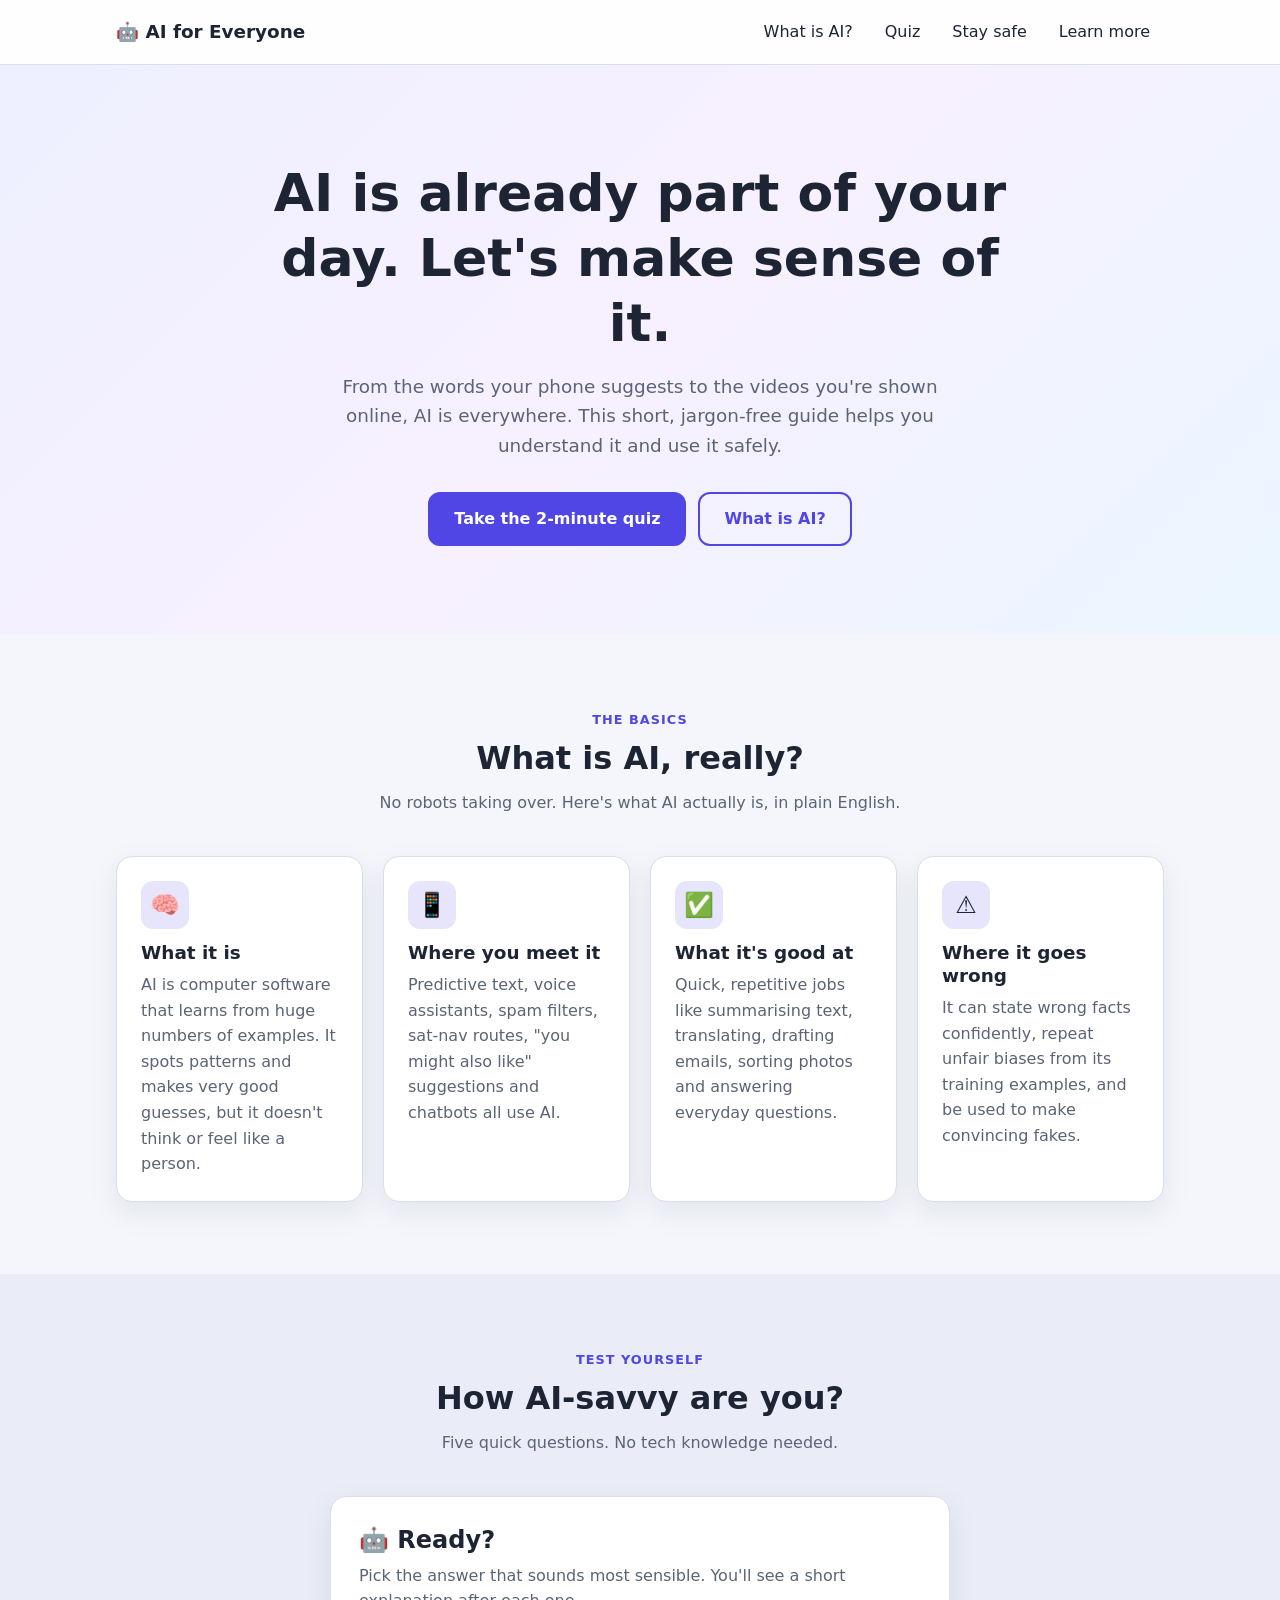
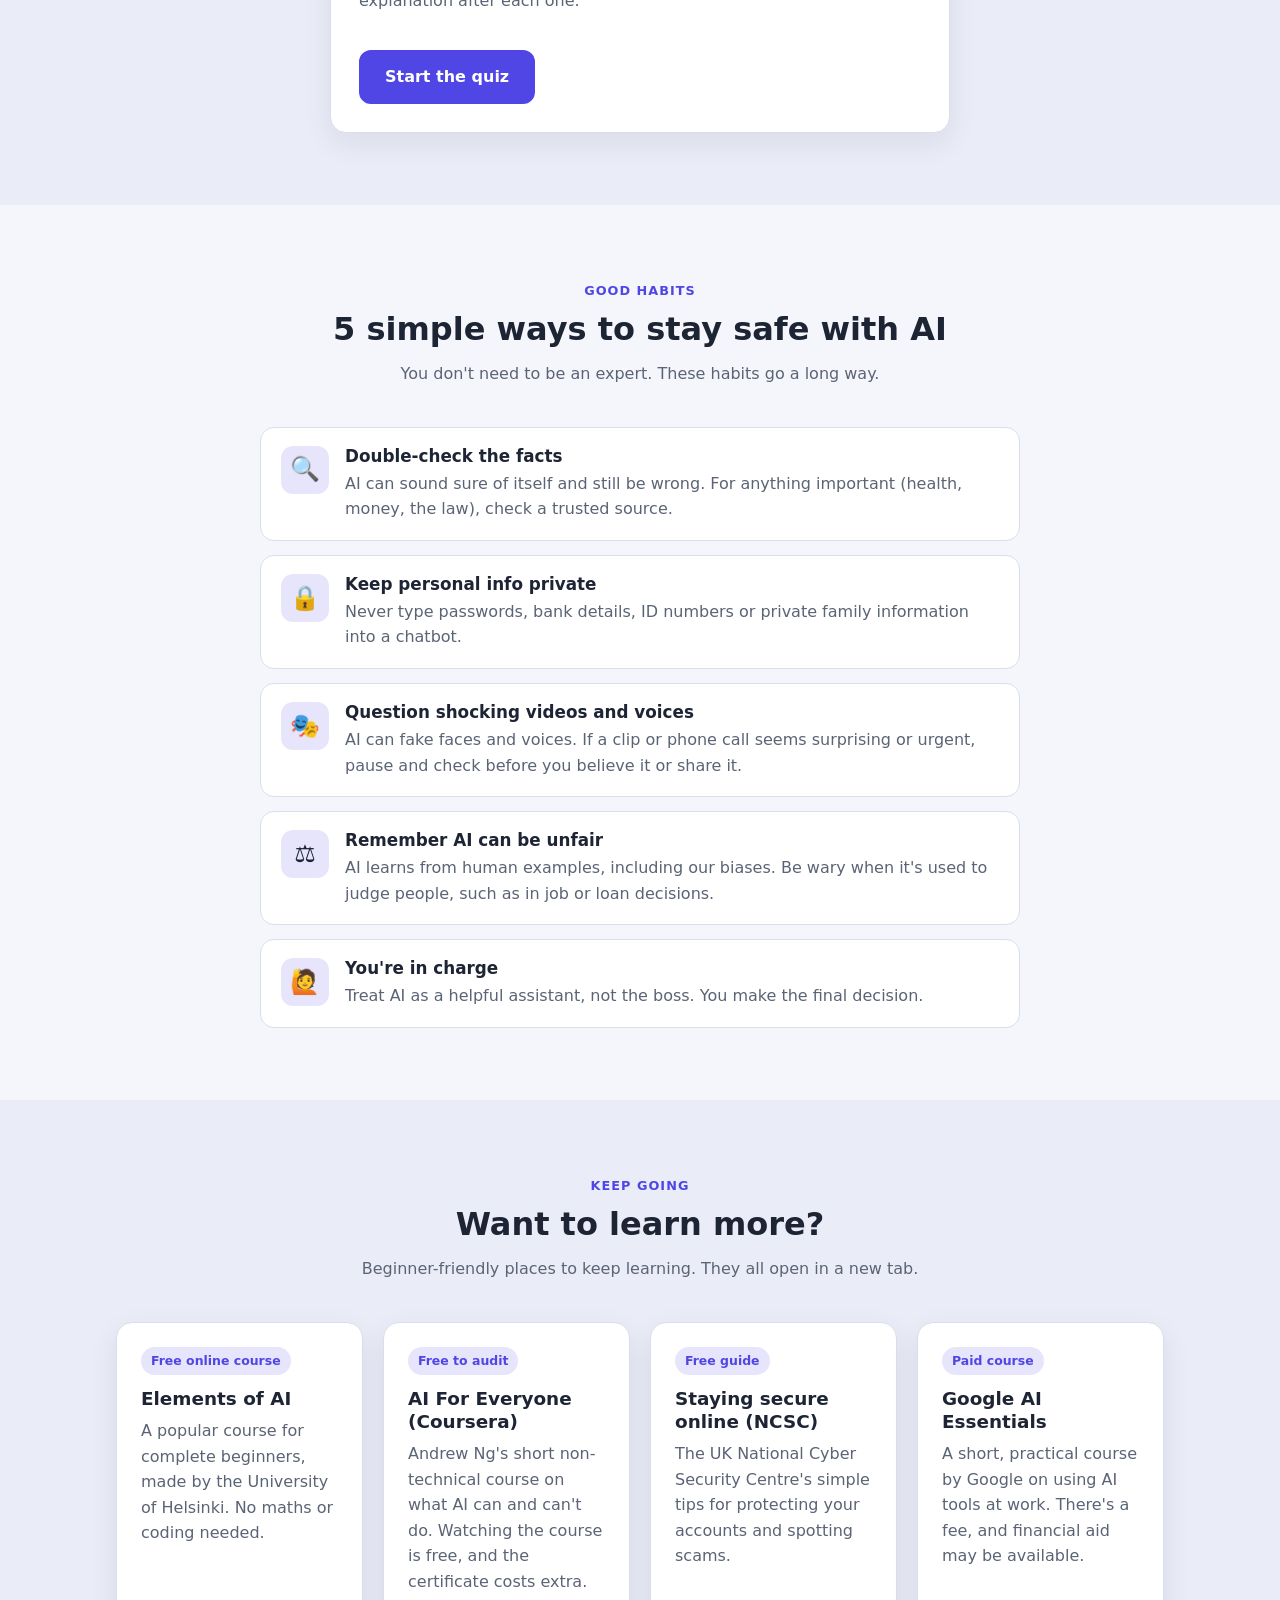
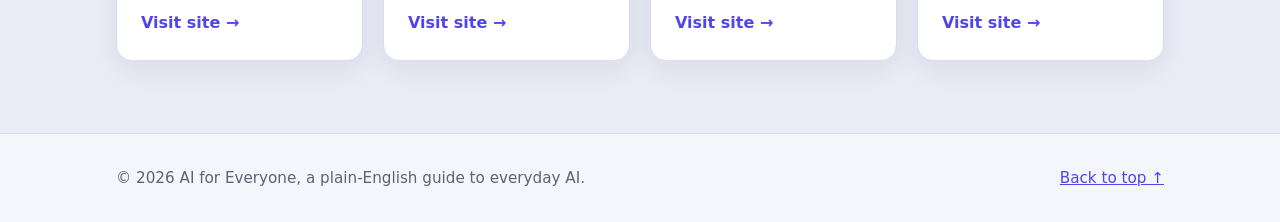
==== index.html @ 44c60cb2 "Add AI for Everyone one-page site with AI literacy quiz One-page site (hero, What is AI?, quiz, stay" ====
<!DOCTYPE html>
<html lang="en">
<head>
  <meta charset="UTF-8">
  <meta name="viewport" content="width=device-width, initial-scale=1.0">
  <title>AI for Everyone</title>
  <meta name="description" content="A friendly, jargon-free guide to the AI you meet every day, with a 2-minute quiz and simple tips for staying safe.">
  <meta property="og:title" content="AI for Everyone">
  <meta property="og:description" content="Understand everyday AI in plain English. Take the 2-minute quiz and learn how to stay safe.">
  <meta property="og:type" content="website">
  <link rel="icon" href="data:image/svg+xml,<svg xmlns='http://www.w3.org/2000/svg' viewBox='0 0 100 100'><text y='.9em' font-size='90'>🤖</text></svg>">
  <link rel="stylesheet" href="styles.css">
</head>
<body>
  <a class="skip-link" href="#main">Skip to content</a>

  <!-- ================= Header ================= -->
  <header class="site-header">
    <div class="container header-inner">
      <a class="logo" href="#top">🤖 AI for Everyone</a>
      <nav aria-label="Main">
        <button class="menu-toggle" id="menu-toggle" aria-expanded="false" aria-controls="nav-links" aria-label="Open menu">☰</button>
        <ul class="nav-links" id="nav-links">
          <li><a href="#what-is-ai">What is AI?</a></li>
          <li><a href="#quiz">Quiz</a></li>
          <li><a href="#stay-safe">Stay safe</a></li>
          <li><a href="#learn-more">Learn more</a></li>
        </ul>
      </nav>
    </div>
  </header>

  <main id="main">

    <!-- ================= Hero ================= -->
    <section class="hero" id="top">
      <div class="container">
        <h1>AI is already part of your day. Let's make sense of it.</h1>
        <p>From the words your phone suggests to the videos you're shown online, AI is everywhere. This short, jargon-free guide helps you understand it and use it safely.</p>
        <div class="hero-actions">
          <a class="btn" href="#quiz">Take the 2-minute quiz</a>
          <a class="btn btn-outline" href="#what-is-ai">What is AI?</a>
        </div>
      </div>
    </section>

    <!-- ================= What is AI? ================= -->
    <section class="section" id="what-is-ai">
      <div class="container">
        <div class="section-head">
          <span class="eyebrow">The basics</span>
          <h2>What is AI, really?</h2>
          <p>No robots taking over. Here's what AI actually is, in plain English.</p>
        </div>
        <div class="grid">
          <article class="info-card">
            <span class="icon" aria-hidden="true">🧠</span>
            <h3>What it is</h3>
            <p>AI is computer software that learns from huge numbers of examples. It spots patterns and makes very good guesses, but it doesn't think or feel like a person.</p>
          </article>
          <article class="info-card">
            <span class="icon" aria-hidden="true">📱</span>
            <h3>Where you meet it</h3>
            <p>Predictive text, voice assistants, spam filters, sat-nav routes, "you might also like" suggestions and chatbots all use AI.</p>
          </article>
          <article class="info-card">
            <span class="icon" aria-hidden="true">✅</span>
            <h3>What it's good at</h3>
            <p>Quick, repetitive jobs like summarising text, translating, drafting emails, sorting photos and answering everyday questions.</p>
          </article>
          <article class="info-card">
            <span class="icon" aria-hidden="true">⚠️</span>
            <h3>Where it goes wrong</h3>
            <p>It can state wrong facts confidently, repeat unfair biases from its training examples, and be used to make convincing fakes.</p>
          </article>
        </div>
      </div>
    </section>

    <!-- ================= Quiz ================= -->
    <section class="section alt" id="quiz">
      <div class="container">
        <div class="section-head">
          <span class="eyebrow">Test yourself</span>
          <h2>How AI-savvy are you?</h2>
          <p>Five quick questions. No tech knowledge needed.</p>
        </div>

        <div class="quiz-card">
          <!-- 1. Start screen -->
          <div id="start-screen">
            <h3>🤖 Ready?</h3>
            <p>Pick the answer that sounds most sensible. You'll see a short explanation after each one.</p>
            <button class="btn" id="start-btn">Start the quiz</button>
          </div>

          <!-- 2. Question screen -->
          <div id="quiz-screen" class="hidden">
            <div class="progress-label" id="progress-label">Question 1 of 5</div>
            <div class="progress-track"><div class="progress-fill" id="progress-fill"></div></div>

            <h2 id="question-text"></h2>
            <div class="options" id="options"></div>

            <!-- aria-live makes screen readers announce the feedback -->
            <div id="feedback" class="feedback hidden" aria-live="polite"></div>

            <button class="btn hidden" id="next-btn">Next question →</button>
          </div>

          <!-- 3. Results screen -->
          <div id="result-screen" class="hidden">
            <h3>Your result</h3>
            <div class="score" id="score-text"></div>
            <p id="score-message"></p>
            <ul class="review" id="review-list"></ul>
            <button class="btn" id="restart-btn">Try again</button>
          </div>
        </div>
      </div>
    </section>

    <!-- ================= Stay safe ================= -->
    <section class="section" id="stay-safe">
      <div class="container">
        <div class="section-head">
          <span class="eyebrow">Good habits</span>
          <h2>5 simple ways to stay safe with AI</h2>
          <p>You don't need to be an expert. These habits go a long way.</p>
        </div>
        <ul class="tips">
          <li>
            <span class="icon" aria-hidden="true">🔍</span>
            <div>
              <h3>Double-check the facts</h3>
              <p>AI can sound sure of itself and still be wrong. For anything important (health, money, the law), check a trusted source.</p>
            </div>
          </li>
          <li>
            <span class="icon" aria-hidden="true">🔒</span>
            <div>
              <h3>Keep personal info private</h3>
              <p>Never type passwords, bank details, ID numbers or private family information into a chatbot.</p>
            </div>
          </li>
          <li>
            <span class="icon" aria-hidden="true">🎭</span>
            <div>
              <h3>Question shocking videos and voices</h3>
              <p>AI can fake faces and voices. If a clip or phone call seems surprising or urgent, pause and check before you believe it or share it.</p>
            </div>
          </li>
          <li>
            <span class="icon" aria-hidden="true">⚖️</span>
            <div>
              <h3>Remember AI can be unfair</h3>
              <p>AI learns from human examples, including our biases. Be wary when it's used to judge people, such as in job or loan decisions.</p>
            </div>
          </li>
          <li>
            <span class="icon" aria-hidden="true">🙋</span>
            <div>
              <h3>You're in charge</h3>
              <p>Treat AI as a helpful assistant, not the boss. You make the final decision.</p>
            </div>
          </li>
        </ul>
      </div>
    </section>

    <!-- ================= Learn more ================= -->
    <section class="section alt" id="learn-more">
      <div class="container">
        <div class="section-head">
          <span class="eyebrow">Keep going</span>
          <h2>Want to learn more?</h2>
          <p>Beginner-friendly places to keep learning. They all open in a new tab.</p>
        </div>
        <div class="grid">
          <a class="info-card resource" href="https://www.elementsofai.com/" target="_blank" rel="noopener">
            <span class="tag">Free online course</span>
            <h3>Elements of AI</h3>
            <p>A popular course for complete beginners, made by the University of Helsinki. No maths or coding needed.</p>
            <span class="go">Visit site →</span>
          </a>
          <a class="info-card resource" href="https://www.coursera.org/learn/ai-for-everyone" target="_blank" rel="noopener">
            <span class="tag">Free to audit</span>
            <h3>AI For Everyone (Coursera)</h3>
            <p>Andrew Ng's short non-technical course on what AI can and can't do. Watching the course is free, and the certificate costs extra.</p>
            <span class="go">Visit site →</span>
          </a>
          <a class="info-card resource" href="https://www.ncsc.gov.uk/collection/top-tips-for-staying-secure-online" target="_blank" rel="noopener">
            <span class="tag">Free guide</span>
            <h3>Staying secure online (NCSC)</h3>
            <p>The UK National Cyber Security Centre's simple tips for protecting your accounts and spotting scams.</p>
            <span class="go">Visit site →</span>
          </a>
          <a class="info-card resource" href="https://grow.google/ai-essentials/" target="_blank" rel="noopener">
            <span class="tag">Paid course</span>
            <h3>Google AI Essentials</h3>
            <p>A short, practical course by Google on using AI tools at work. There's a fee, and financial aid may be available.</p>
            <span class="go">Visit site →</span>
          </a>
        </div>
      </div>
    </section>

  </main>

  <!-- ================= Footer ================= -->
  <footer class="site-footer">
    <div class="container footer-inner">
      <p>© <span id="year"></span> AI for Everyone, a plain-English guide to everyday AI.</p>
      <a href="#top">Back to top ↑</a>
    </div>
  </footer>

  <script src="script.js"></script>
</body>
</html>
---- styles.css ----
/* =========================================================
   AI for Everyone: site styles
   Colour tokens live in :root; change them to re-theme the site.
   ========================================================= */

:root {
  --bg: #f4f6fb;
  --section-alt: #eaedf7;
  --card: #ffffff;
  --text: #1d2433;
  --muted: #5b6475;
  --border: #d9deea;
  --accent: #4f46e5;
  --accent-soft: #e6e5fc;
  --accent-text: #ffffff;
  --correct: #15803d;
  --correct-bg: #e7f6ec;
  --wrong: #b91c1c;
  --wrong-bg: #fdecec;
  --track: #e5e8f0;
  --shadow: 0 10px 30px rgba(20, 30, 60, 0.08);
  --hero: linear-gradient(135deg, #eef0ff 0%, #f7f0ff 50%, #eaf6ff 100%);
  --header-bg: rgba(255, 255, 255, 0.85);
  --max: 1080px;
  --header-h: 64px;
}

@media (prefers-color-scheme: dark) {
  :root {
    --bg: #0f131c;
    --section-alt: #131926;
    --card: #181e2b;
    --text: #e8ecf4;
    --muted: #a2abbd;
    --border: #2c3446;
    --accent: #818cf8;
    --accent-soft: #23284a;
    --accent-text: #0f131c;
    --correct: #4ade80;
    --correct-bg: #13301f;
    --wrong: #f87171;
    --wrong-bg: #3a1a1a;
    --track: #2c3446;
    --shadow: 0 10px 30px rgba(0, 0, 0, 0.4);
    --hero: linear-gradient(135deg, #161a33 0%, #1c1630 50%, #10202e 100%);
    --header-bg: rgba(15, 19, 28, 0.85);
  }
}

/* ---------- Base ---------- */
* { box-sizing: border-box; }

html { scroll-behavior: smooth; }
@media (prefers-reduced-motion: reduce) {
  html { scroll-behavior: auto; }
  * { transition: none !important; }
}

body {
  margin: 0;
  background: var(--bg);
  color: var(--text);
  font-family: system-ui, -apple-system, "Segoe UI", Roboto, sans-serif;
  line-height: 1.6;
  overflow-x: hidden;
}

h1, h2, h3 { line-height: 1.25; }
p { margin: 0 0 16px; color: var(--muted); }
a { color: var(--accent); }

.container {
  width: 100%;
  max-width: var(--max);
  margin: 0 auto;
  padding: 0 16px;
}

.hidden { display: none !important; }

/* Skip link for keyboard users */
.skip-link {
  position: absolute;
  left: -9999px;
  top: 8px;
  background: var(--accent);
  color: var(--accent-text);
  padding: 8px 14px;
  border-radius: 8px;
  z-index: 100;
}
.skip-link:focus { left: 16px; }

/* Visible focus everywhere */
a:focus-visible,
button:focus-visible {
  outline: 3px solid var(--accent);
  outline-offset: 2px;
}

/* ---------- Header + nav ---------- */
.site-header {
  position: sticky;
  top: 0;
  z-index: 50;
  background: var(--header-bg);
  backdrop-filter: blur(10px);
  -webkit-backdrop-filter: blur(10px);
  border-bottom: 1px solid var(--border);
}

.header-inner {
  display: flex;
  align-items: center;
  justify-content: space-between;
  height: var(--header-h);
}

.logo {
  font-weight: 800;
  font-size: 1.15rem;
  color: var(--text);
  text-decoration: none;
}

.nav-links {
  display: flex;
  gap: 4px;
  list-style: none;
  margin: 0;
  padding: 0;
}
.nav-links a {
  display: block;
  padding: 10px 14px;
  border-radius: 8px;
  color: var(--text);
  text-decoration: none;
  font-weight: 500;
}
.nav-links a:hover { background: var(--accent-soft); }

.menu-toggle {
  display: none;
  font: inherit;
  font-size: 1.4rem;
  background: none;
  border: 1px solid var(--border);
  border-radius: 8px;
  color: var(--text);
  width: 44px;
  height: 44px;
  cursor: pointer;
}

@media (max-width: 720px) {
  .menu-toggle { display: block; }
  .nav-links {
    display: none;
    position: absolute;
    top: var(--header-h);
    left: 0;
    right: 0;
    flex-direction: column;
    padding: 8px 16px 16px;
    background: var(--card);
    border-bottom: 1px solid var(--border);
    box-shadow: var(--shadow);
  }
  .nav-links.open { display: flex; }
  .nav-links a { padding: 14px; }
}

/* ---------- Sections ---------- */
section[id] { scroll-margin-top: var(--header-h); }

.section { padding: 72px 0; }
.section.alt { background: var(--section-alt); }

.section-head {
  max-width: 640px;
  margin: 0 auto 40px;
  text-align: center;
}
.section-head h2 { font-size: 2rem; margin: 0 0 12px; }
.eyebrow {
  display: inline-block;
  font-size: 0.8rem;
  font-weight: 700;
  letter-spacing: 0.08em;
  text-transform: uppercase;
  color: var(--accent);
  margin-bottom: 8px;
}

/* ---------- Hero ---------- */
.hero {
  background: var(--hero);
  padding: 96px 0 88px;
  text-align: center;
}
.hero h1 {
  font-size: clamp(2rem, 5vw, 3.25rem);
  max-width: 760px;
  margin: 0 auto 16px;
}
.hero p {
  font-size: 1.15rem;
  max-width: 600px;
  margin: 0 auto 32px;
}
.hero-actions {
  display: flex;
  gap: 12px;
  justify-content: center;
  flex-wrap: wrap;
}

/* ---------- Buttons ---------- */
.btn {
  display: inline-flex;
  align-items: center;
  justify-content: center;
  font: inherit;
  font-weight: 600;
  color: var(--accent-text);
  background: var(--accent);
  border: 2px solid var(--accent);
  border-radius: 12px;
  padding: 12px 24px;
  min-height: 48px;
  cursor: pointer;
  text-decoration: none;
}
.btn:hover { filter: brightness(1.08); }
.btn-outline {
  background: transparent;
  color: var(--accent);
}
.btn-outline:hover { background: var(--accent-soft); filter: none; }

/* ---------- Card grids (explainer, tips, resources) ---------- */
.grid {
  display: grid;
  gap: 20px;
  grid-template-columns: repeat(auto-fit, minmax(230px, 1fr));
}

.info-card {
  background: var(--card);
  border: 1px solid var(--border);
  border-radius: 16px;
  padding: 24px;
  box-shadow: var(--shadow);
}
.info-card h3 { margin: 12px 0 8px; font-size: 1.15rem; }
.info-card p { margin: 0; }

.icon {
  display: inline-flex;
  align-items: center;
  justify-content: center;
  width: 48px;
  height: 48px;
  border-radius: 12px;
  background: var(--accent-soft);
  font-size: 1.5rem;
}

/* Stay-safe tips list */
.tips {
  list-style: none;
  padding: 0;
  margin: 0 auto;
  max-width: 760px;
  display: grid;
  gap: 14px;
}
.tips li {
  display: flex;
  gap: 16px;
  align-items: flex-start;
  background: var(--card);
  border: 1px solid var(--border);
  border-radius: 14px;
  padding: 18px 20px;
}
.tips h3 { margin: 0 0 4px; font-size: 1.05rem; }
.tips p { margin: 0; }
.tips .icon { flex-shrink: 0; }

/* Resource cards */
.resource {
  display: flex;
  flex-direction: column;
  text-decoration: none;
  color: inherit;
  transition: transform 0.15s, border-color 0.15s;
}
.resource:hover { transform: translateY(-3px); border-color: var(--accent); }
.resource .tag {
  align-self: flex-start;
  font-size: 0.78rem;
  font-weight: 600;
  color: var(--accent);
  background: var(--accent-soft);
  padding: 4px 10px;
  border-radius: 999px;
}
.resource .go {
  margin-top: auto;
  padding-top: 16px;
  font-weight: 600;
  color: var(--accent);
}

/* ---------- Quiz (carried over from the standalone quiz) ---------- */
.quiz-card {
  max-width: 620px;
  margin: 0 auto;
  background: var(--card);
  border: 1px solid var(--border);
  border-radius: 16px;
  box-shadow: var(--shadow);
  padding: 28px;
}
.quiz-card h2 { margin: 0 0 20px; font-size: 1.3rem; }
.quiz-card h3 { margin: 0 0 8px; font-size: 1.5rem; }

.progress-label {
  font-size: 0.9rem;
  color: var(--muted);
  margin-bottom: 8px;
}
.progress-track {
  height: 8px;
  background: var(--track);
  border-radius: 999px;
  overflow: hidden;
  margin-bottom: 24px;
}
.progress-fill {
  height: 100%;
  width: 0;
  background: var(--accent);
  transition: width 0.3s ease;
}

.options { display: grid; gap: 10px; }

.option {
  display: flex;
  align-items: center;
  justify-content: space-between;
  gap: 12px;
  width: 100%;
  text-align: left;
  font: inherit;
  color: var(--text);
  background: var(--card);
  border: 2px solid var(--border);
  border-radius: 12px;
  padding: 14px 16px;
  min-height: 52px;
  cursor: pointer;
  transition: border-color 0.15s, background 0.15s;
}
.option:hover:not(:disabled) { border-color: var(--accent); }
.option:disabled { cursor: default; }
.option.correct { border-color: var(--correct); background: var(--correct-bg); }
.option.wrong   { border-color: var(--wrong);   background: var(--wrong-bg); }
.option .mark   { font-weight: 700; flex-shrink: 0; }
.option.correct .mark { color: var(--correct); }
.option.wrong .mark   { color: var(--wrong); }

.feedback {
  margin-top: 18px;
  padding: 14px 16px;
  border-radius: 12px;
  border-left: 5px solid var(--border);
  background: var(--bg);
}
.feedback.correct { border-left-color: var(--correct); }
.feedback.wrong   { border-left-color: var(--wrong); }
.feedback strong  { display: block; margin-bottom: 4px; }
.feedback.correct strong { color: var(--correct); }
.feedback.wrong strong   { color: var(--wrong); }
.feedback span { color: var(--text); }

.quiz-card .btn { margin-top: 20px; }

.score {
  font-size: 3rem;
  font-weight: 800;
  color: var(--accent);
  margin: 8px 0;
}
.review { list-style: none; padding: 0; margin: 20px 0 0; display: grid; gap: 10px; }
.review li {
  padding: 12px 14px;
  border: 1px solid var(--border);
  border-radius: 10px;
  font-size: 0.95rem;
}
.review .q { font-weight: 600; display: block; margin-bottom: 4px; }
.review .ok  { color: var(--correct); }
.review .bad { color: var(--wrong); }

/* ---------- Footer ---------- */
.site-footer {
  border-top: 1px solid var(--border);
  padding: 32px 0;
  font-size: 0.95rem;
}
.footer-inner {
  display: flex;
  justify-content: space-between;
  align-items: center;
  gap: 16px;
  flex-wrap: wrap;
}
.site-footer p { margin: 0; }

/* ---------- Small screens ---------- */
@media (max-width: 480px) {
  .section { padding: 56px 0; }
  .hero { padding: 64px 0 56px; }
  .section-head h2 { font-size: 1.6rem; }
  .quiz-card { padding: 20px; }
  .hero-actions .btn,
  .quiz-card .btn { width: 100%; }
}
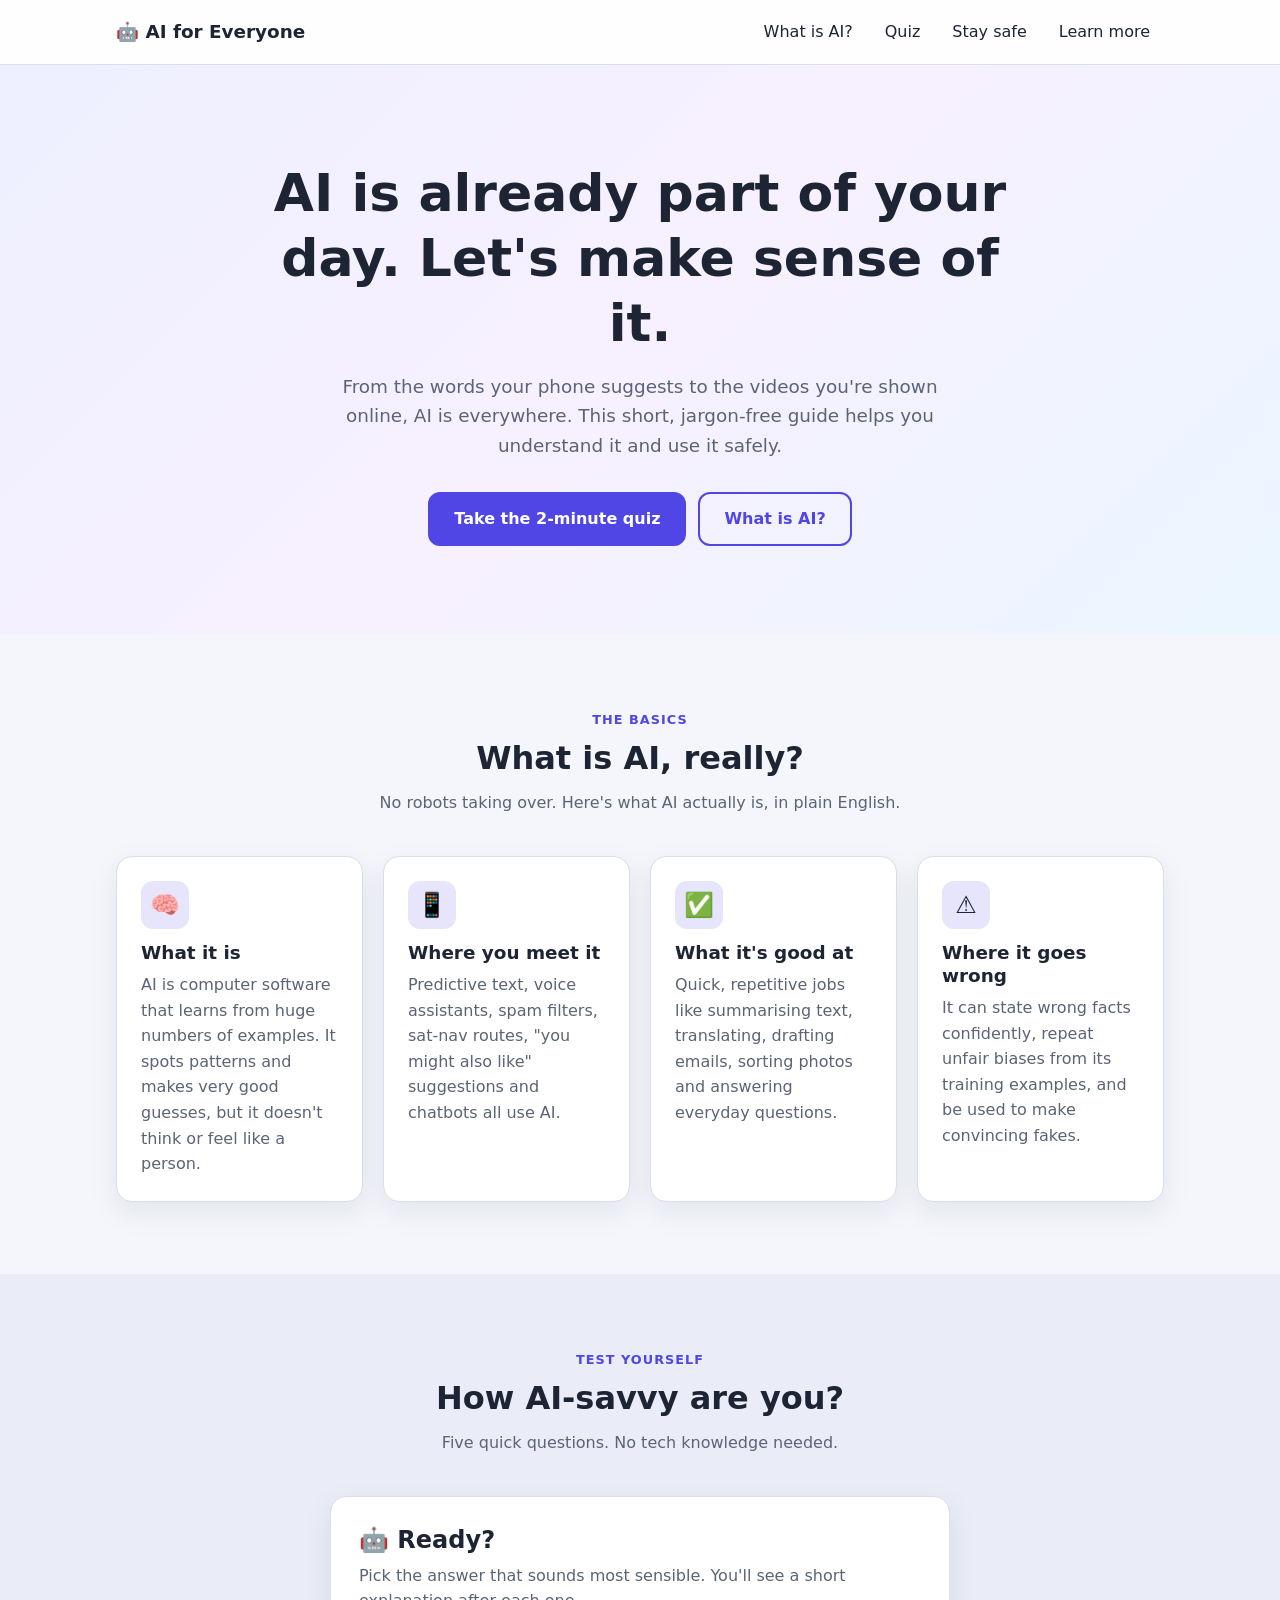
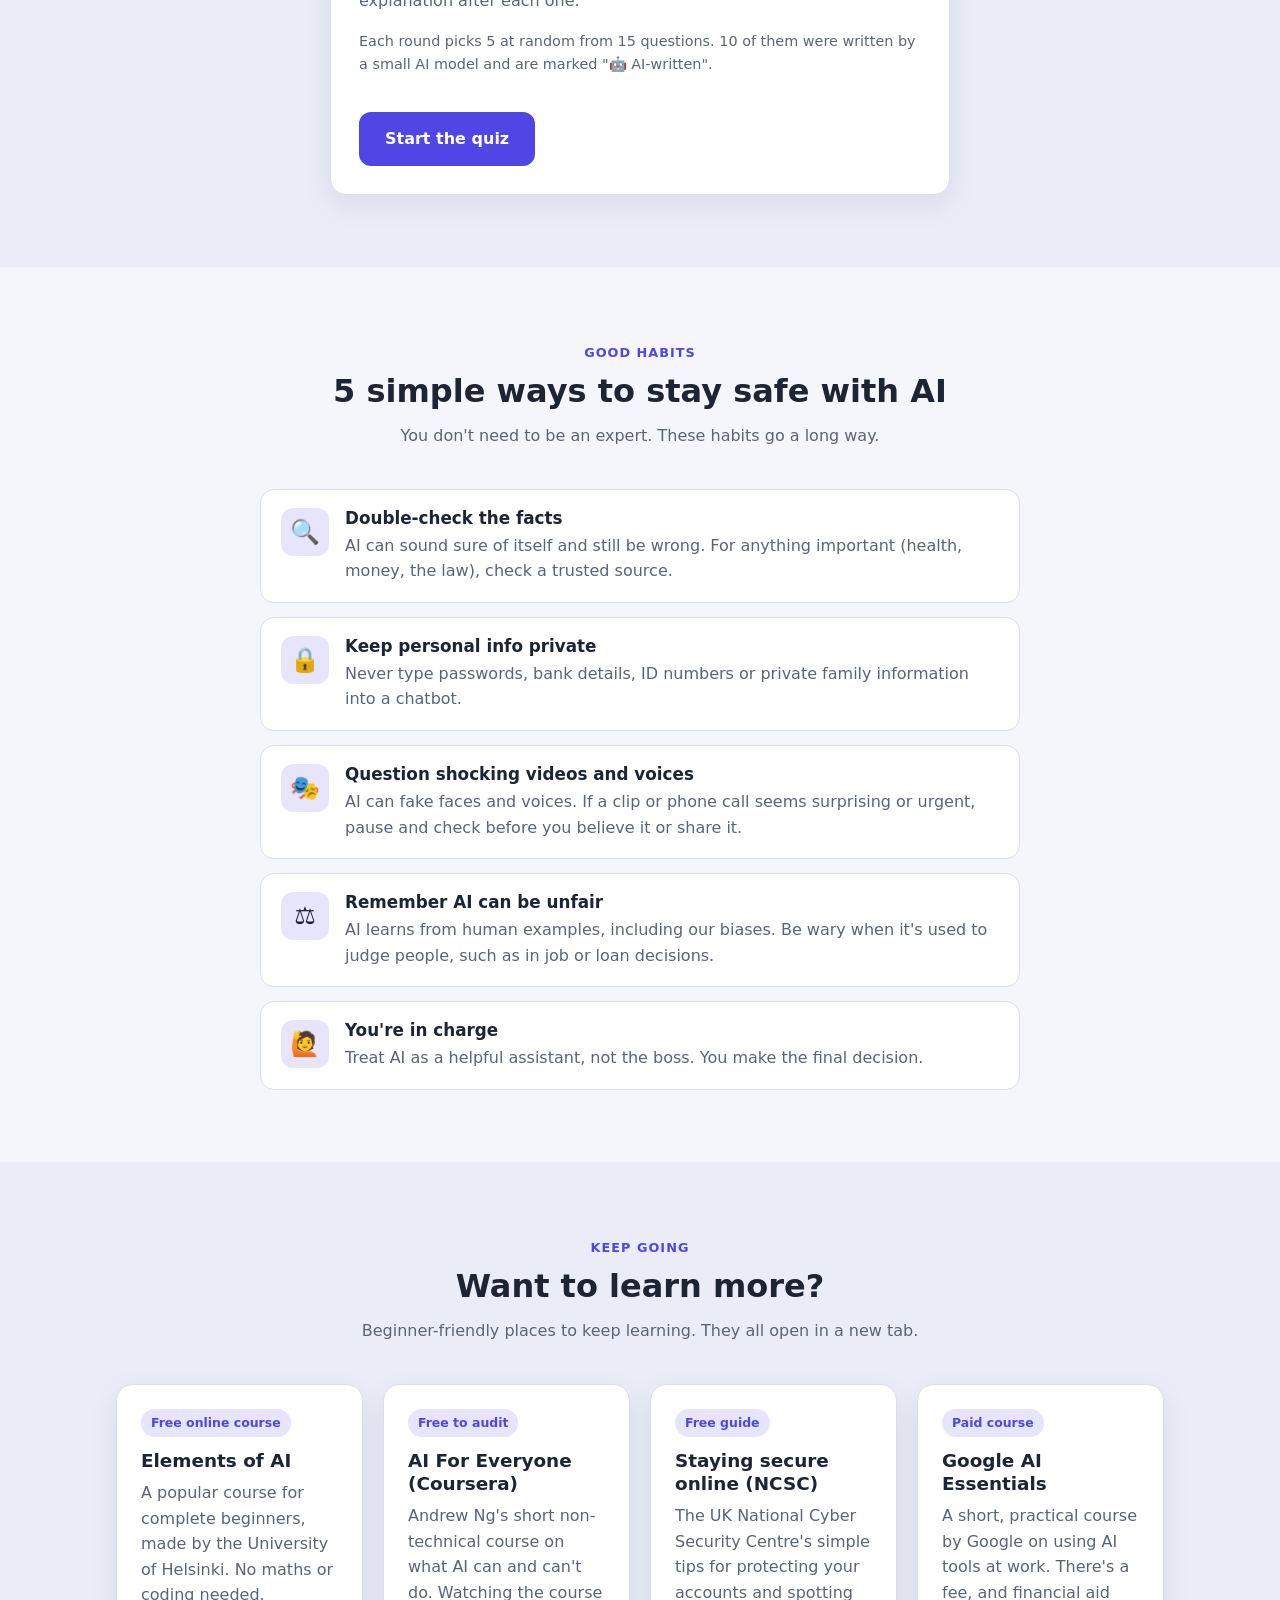
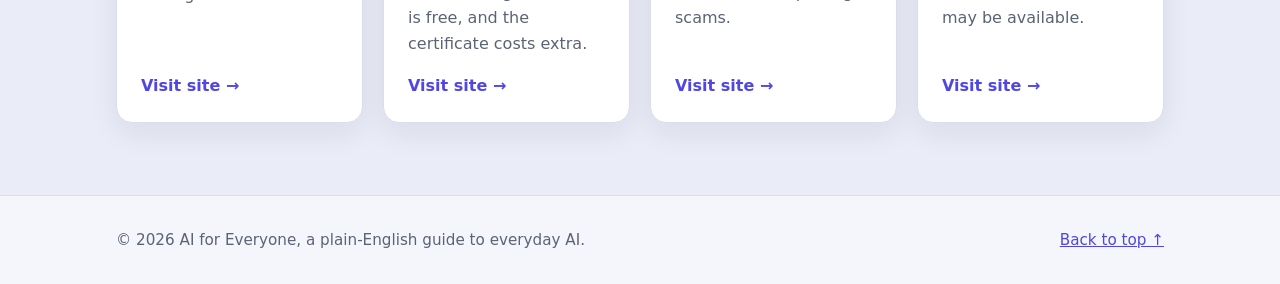
==== commit 1fa4608e: "Add AI-generated question bank via local Ollama model generator/generate_questions.py uses llama3.2:" ====
--- a/index.html
+++ b/index.html
@@ -91,6 +91,7 @@
           <div id="start-screen">
             <h3>🤖 Ready?</h3>
             <p>Pick the answer that sounds most sensible. You'll see a short explanation after each one.</p>
+            <p class="pool-note" id="pool-note"></p>
             <button class="btn" id="start-btn">Start the quiz</button>
           </div>
 
@@ -99,6 +100,7 @@
             <div class="progress-label" id="progress-label">Question 1 of 5</div>
             <div class="progress-track"><div class="progress-fill" id="progress-fill"></div></div>
 
+            <span class="ai-badge hidden" id="ai-badge">🤖 AI-written question</span>
             <h2 id="question-text"></h2>
             <div class="options" id="options"></div>
 
--- a/styles.css
+++ b/styles.css
@@ -348,6 +348,20 @@
 
 .options { display: grid; gap: 10px; }
 
+/* Label on questions written by the local AI model */
+.ai-badge {
+  display: inline-block;
+  font-size: 0.8rem;
+  font-weight: 600;
+  color: var(--accent);
+  background: var(--accent-soft);
+  padding: 4px 10px;
+  border-radius: 999px;
+  margin-bottom: 10px;
+}
+.pool-note { font-size: 0.9rem; }
+.pool-note:empty { display: none; }
+
 .option {
   display: flex;
   align-items: center;
